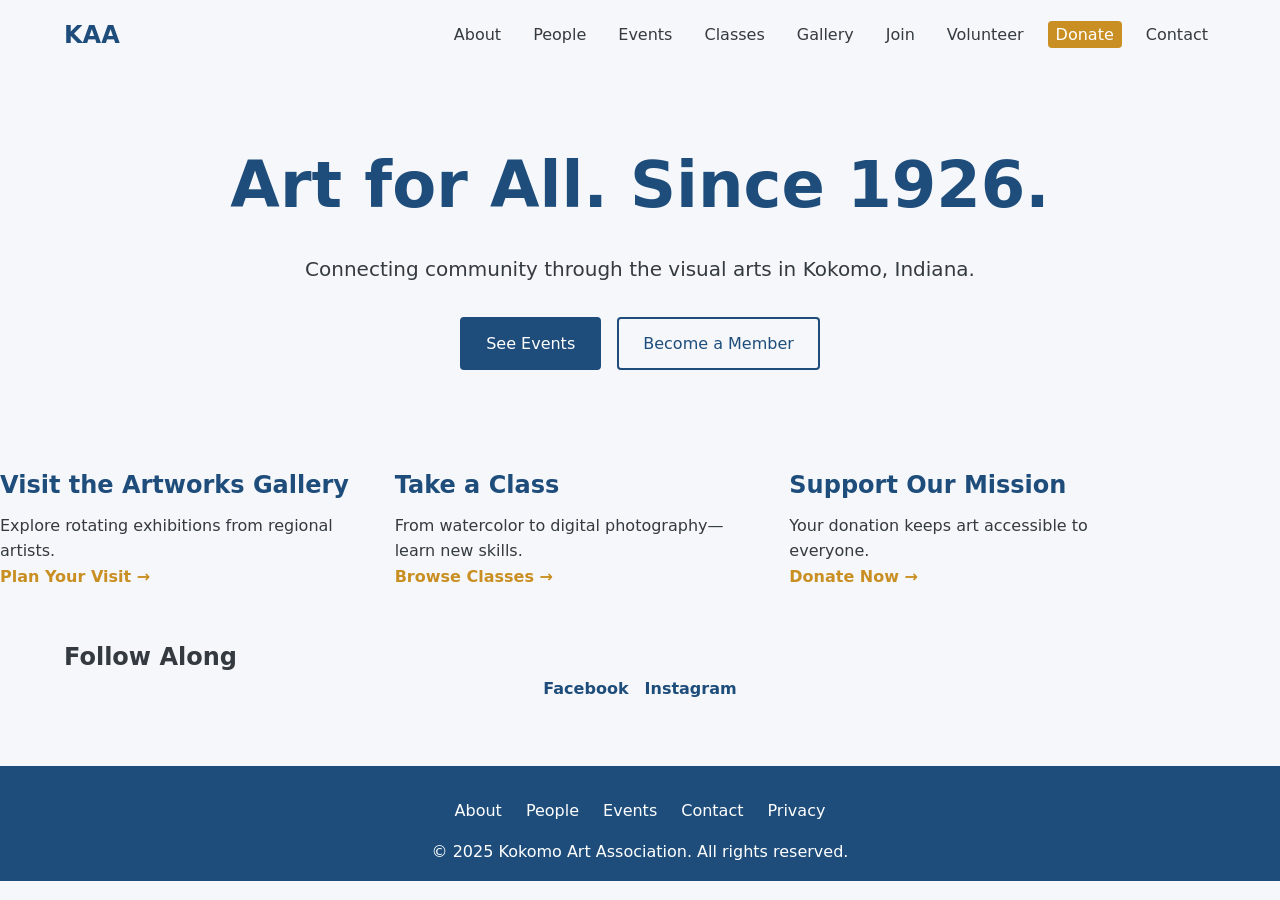
==== index.html @ 0b9822ae "Add files via upload" ====
<!DOCTYPE html>
<html lang="en">
<head>
  <meta charset="utf-8" />
  <meta name="viewport" content="width=device-width, initial-scale=1" />
  <title>Kokomo Art Association</title>
  <link rel="stylesheet" href="style.css" />
</head>
<body>
  <header>
    <nav class="navbar container">
      <a class="logo" href="/">KAA</a>
      <button class="toggle" aria-label="Toggle navigation">☰</button>
      <ul class="nav-links">
        <li><a href="/about">About</a></li>
        <li><a href="/people">People</a></li>
        <li><a href="/events">Events</a></li>
        <li><a href="/classes">Classes</a></li>
        <li><a href="/artworks-gallery">Gallery</a></li>
        <li><a href="/membership">Join</a></li>
        <li><a href="/volunteer">Volunteer</a></li>
        <li><a class="btn-donate" href="https://kokomoartassociation.networkforgood.com/projects/218762-donate-to-the-kokomo-art-association-llc" target="_blank" rel="noopener">Donate</a></li>
        <li><a href="/contact-us">Contact</a></li>
      </ul>
    </nav>
  </header>

  <main id="content">
    <section class="hero container">
      <h1>Art for All. Since 1926.</h1>
      <p class="lead">Connecting community through the visual arts in Kokomo, Indiana.</p>
      <div class="actions">
        <a class="cta primary" href="/events">See Events</a>
        <a class="cta" href="/membership">Become a Member</a>
      </div>
    </section>

    <section class="highlights container">
      <article class="highlight">
        <h2>Visit the Artworks Gallery</h2>
        <p>Explore rotating exhibitions from regional artists.</p>
        <a href="/artworks-gallery" class="link-arrow">Plan Your Visit →</a>
      </article>
      <article class="highlight">
        <h2>Take a Class</h2>
        <p>From watercolor to digital photography—learn new skills.</p>
        <a href="/classes" class="link-arrow">Browse Classes →</a>
      </article>
      <article class="highlight">
        <h2>Support Our Mission</h2>
        <p>Your donation keeps art accessible to everyone.</p>
        <a href="https://kokomoartassociation.networkforgood.com/projects/218762-donate-to-the-kokomo-art-association-llc" target="_blank" rel="noopener" class="link-arrow">Donate Now →</a>
      </article>
    </section>

    <section class="social container">
      <h2>Follow Along</h2>
      <ul class="social-links">
        <li><a href="https://www.facebook.com/KokomoArtAssociation/" target="_blank" aria-label="Facebook">Facebook</a></li>
        <li><a href="https://www.instagram.com/kokomoartassociation/" target="_blank" aria-label="Instagram">Instagram</a></li>
      </ul>
    </section>
  </main>

  <footer>
    <div class="footer-links container">
      <a href="/about">About</a>
      <a href="/people">People</a>
      <a href="/events">Events</a>
      <a href="/contact-us">Contact</a>
      <a href="/privacy">Privacy</a>
    </div>
    <p class="copyright">© 2025 Kokomo Art Association. All rights reserved.</p>
  </footer>

  <script src="app.js"></script>
</body>
</html>
---- style.css ----
/* Base utility */
:root {
  --brand: #1e4d7b;
  --accent: #c98f22;
  --gray-100: #f5f7fa;
  --gray-800: #343a40;
}
* {
  box-sizing: border-box;
  margin: 0;
  padding: 0;
}
body {
  font-family: system-ui, sans-serif;
  line-height: 1.6;
  color: var(--gray-800);
  background: var(--gray-100);
}
.container {
  width: min(90%, 1200px);
  margin-inline: auto;
}

/* Nav */
.navbar {
  display: flex;
  align-items: center;
  justify-content: space-between;
  padding: 1rem 0;
}
.logo {
  font-size: 1.5rem;
  font-weight: 700;
  color: var(--brand);
  text-decoration: none;
}
.toggle {
  display: none;
  font-size: 1.5rem;
  background: none;
  border: none;
}
.nav-links {
  list-style: none;
  display: flex;
  gap: 1rem;
}
.nav-links a {
  text-decoration: none;
  color: var(--gray-800);
  padding: 0.25rem 0.5rem;
  border-radius: 4px;
  transition: background 0.2s;
}
.nav-links a:hover {
  background: var(--brand);
  color: #fff;
}
.btn-donate {
  background: var(--accent);
  color: #fff !important;
  border-radius: 4px;
}

/* Hero */
.hero {
  text-align: center;
  padding: 4rem 0 3rem;
}
.hero h1 {
  font-size: clamp(2.25rem, 6vw, 4rem);
  margin-bottom: 1rem;
  color: var(--brand);
}
.lead {
  font-size: 1.25rem;
  margin-bottom: 2rem;
}
.actions {
  display: flex;
  justify-content: center;
  gap: 1rem;
}
.cta {
  padding: 0.75rem 1.5rem;
  border: 2px solid var(--brand);
  background: transparent;
  color: var(--brand);
  text-decoration: none;
  border-radius: 4px;
  transition: background 0.2s, color 0.2s;
}
.cta:hover {
  background: var(--brand);
  color: #fff;
}
.cta.primary {
  background: var(--brand);
  color: #fff;
}

/* Highlights */
.highlights {
  display: grid;
  grid-template-columns: repeat(auto-fit, minmax(280px, 1fr));
  gap: 2rem;
  margin: 3rem 0;
}
.highlight h2 {
  margin-bottom: 0.5rem;
  color: var(--brand);
}
.link-arrow {
  color: var(--accent);
  font-weight: 600;
  text-decoration: none;
}

/* Social */
.social-links {
  list-style: none;
  display: flex;
  gap: 1rem;
  justify-content: center;
}
.social-links a {
  text-decoration: none;
  color: var(--brand);
  font-weight: 600;
}

/* Footer */
footer {
  background: var(--brand);
  color: #fff;
  padding: 2rem 0 1rem;
  text-align: center;
  margin-top: 4rem;
}
.footer-links {
  display: flex;
  justify-content: center;
  gap: 1.5rem;
  margin-bottom: 1rem;
}
.footer-links a {
  color: #fff;
  text-decoration: none;
}

/* Responsive nav */
@media (max-width: 768px) {
  .toggle {
    display: block;
    color: var(--brand);
  }
  .nav-links {
    position: absolute;
    top: 100%;
    right: 0;
    background: #fff;
    flex-direction: column;
    gap: 0;
    width: 200px;
    box-shadow: 0 2px 4px rgba(0, 0, 0, 0.1);
    display: none;
  }
  .nav-links.show {
    display: flex;
  }
  .nav-links li {
    border-bottom: 1px solid var(--gray-100);
  }
  .nav-links a {
    padding: 1rem;
    display: block;
  }
}
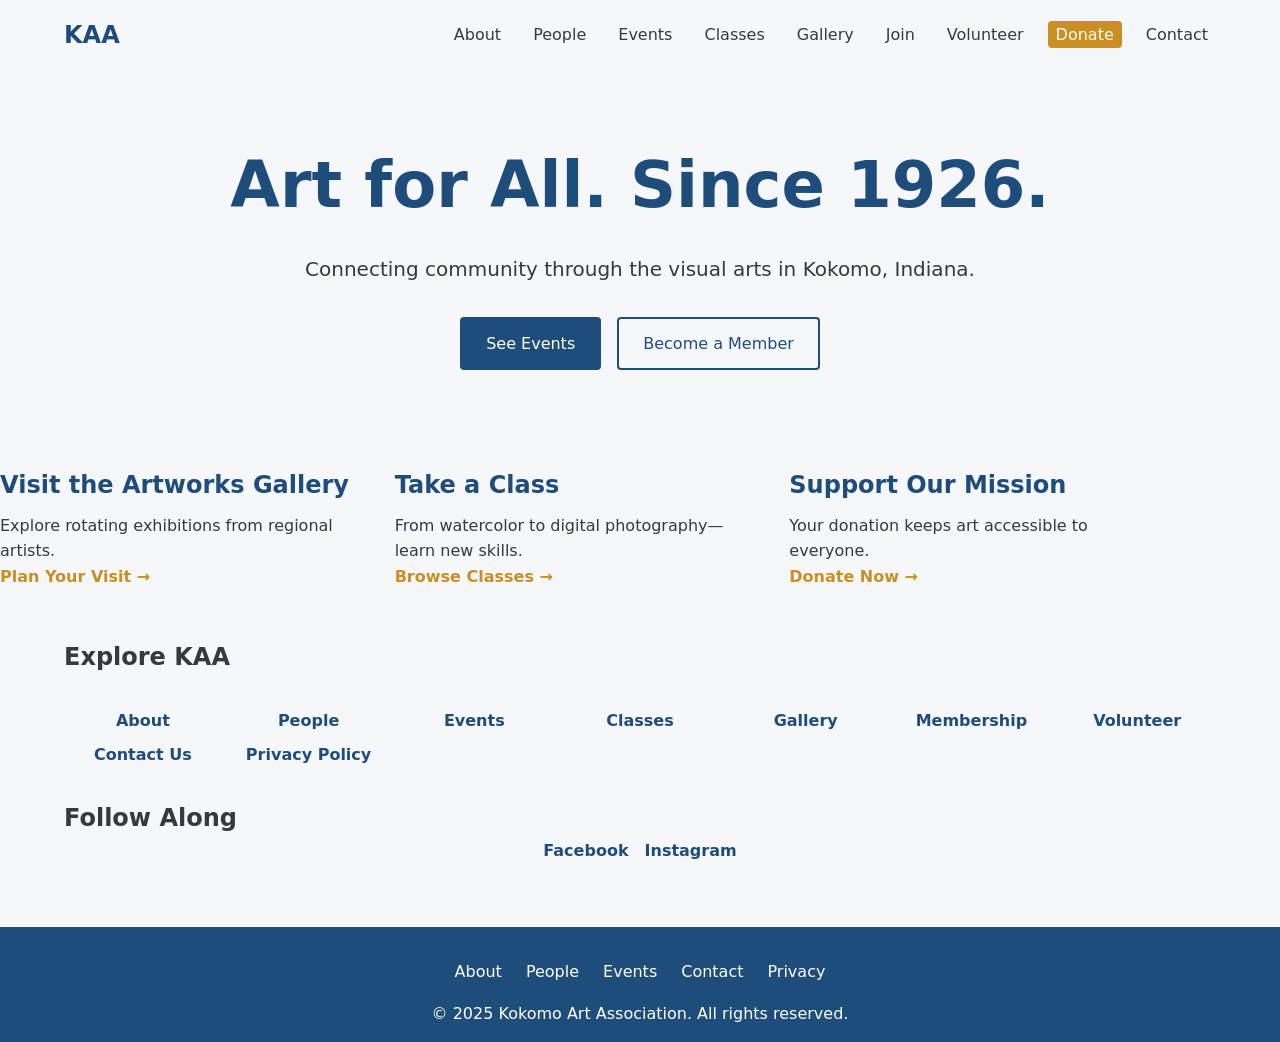
==== commit a3e6cd97: "Link internal pages and add quick links" ====
--- a/index.html
+++ b/index.html
@@ -9,18 +9,18 @@
 <body>
   <header>
     <nav class="navbar container">
-      <a class="logo" href="/">KAA</a>
+      <a class="logo" href="index.html">KAA</a>
       <button class="toggle" aria-label="Toggle navigation">☰</button>
       <ul class="nav-links">
-        <li><a href="/about">About</a></li>
-        <li><a href="/people">People</a></li>
-        <li><a href="/events">Events</a></li>
-        <li><a href="/classes">Classes</a></li>
-        <li><a href="/artworks-gallery">Gallery</a></li>
-        <li><a href="/membership">Join</a></li>
-        <li><a href="/volunteer">Volunteer</a></li>
+        <li><a href="about.html">About</a></li>
+        <li><a href="people.html">People</a></li>
+        <li><a href="events.html">Events</a></li>
+        <li><a href="classes.html">Classes</a></li>
+        <li><a href="artworks_gallery.html">Gallery</a></li>
+        <li><a href="membership.html">Join</a></li>
+        <li><a href="volunteer.html">Volunteer</a></li>
         <li><a class="btn-donate" href="https://kokomoartassociation.networkforgood.com/projects/218762-donate-to-the-kokomo-art-association-llc" target="_blank" rel="noopener">Donate</a></li>
-        <li><a href="/contact-us">Contact</a></li>
+        <li><a href="contact_us.html">Contact</a></li>
       </ul>
     </nav>
   </header>
@@ -30,8 +30,8 @@
       <h1>Art for All. Since 1926.</h1>
       <p class="lead">Connecting community through the visual arts in Kokomo, Indiana.</p>
       <div class="actions">
-        <a class="cta primary" href="/events">See Events</a>
-        <a class="cta" href="/membership">Become a Member</a>
+        <a class="cta primary" href="events.html">See Events</a>
+        <a class="cta" href="membership.html">Become a Member</a>
       </div>
     </section>
 
@@ -39,12 +39,12 @@
       <article class="highlight">
         <h2>Visit the Artworks Gallery</h2>
         <p>Explore rotating exhibitions from regional artists.</p>
-        <a href="/artworks-gallery" class="link-arrow">Plan Your Visit →</a>
+        <a href="artworks_gallery.html" class="link-arrow">Plan Your Visit →</a>
       </article>
       <article class="highlight">
         <h2>Take a Class</h2>
         <p>From watercolor to digital photography—learn new skills.</p>
-        <a href="/classes" class="link-arrow">Browse Classes →</a>
+        <a href="classes.html" class="link-arrow">Browse Classes →</a>
       </article>
       <article class="highlight">
         <h2>Support Our Mission</h2>
@@ -52,6 +52,22 @@
         <a href="https://kokomoartassociation.networkforgood.com/projects/218762-donate-to-the-kokomo-art-association-llc" target="_blank" rel="noopener" class="link-arrow">Donate Now →</a>
       </article>
     </section>
+
+    <section class="pages container">
+      <h2>Explore KAA</h2>
+      <ul class="page-links">
+        <li><a href="about.html">About</a></li>
+        <li><a href="people.html">People</a></li>
+        <li><a href="events.html">Events</a></li>
+        <li><a href="classes.html">Classes</a></li>
+        <li><a href="artworks_gallery.html">Gallery</a></li>
+        <li><a href="membership.html">Membership</a></li>
+        <li><a href="volunteer.html">Volunteer</a></li>
+        <li><a href="contact_us.html">Contact Us</a></li>
+        <li><a href="privacy.html">Privacy Policy</a></li>
+      </ul>
+    </section>
+
 
     <section class="social container">
       <h2>Follow Along</h2>
@@ -64,11 +80,11 @@
 
   <footer>
     <div class="footer-links container">
-      <a href="/about">About</a>
-      <a href="/people">People</a>
-      <a href="/events">Events</a>
-      <a href="/contact-us">Contact</a>
-      <a href="/privacy">Privacy</a>
+      <a href="about.html">About</a>
+      <a href="people.html">People</a>
+      <a href="events.html">Events</a>
+      <a href="contact_us.html">Contact</a>
+      <a href="privacy.html">Privacy</a>
     </div>
     <p class="copyright">© 2025 Kokomo Art Association. All rights reserved.</p>
   </footer>
--- a/style.css
+++ b/style.css
@@ -175,4 +175,19 @@
     padding: 1rem;
     display: block;
   }
-}+}
+/* Page links section */
+.page-links {
+  list-style: none;
+  display: grid;
+  grid-template-columns: repeat(auto-fit, minmax(140px, 1fr));
+  gap: 0.5rem;
+  margin: 2rem 0;
+  padding: 0;
+  text-align: center;
+}
+.page-links a {
+  text-decoration: none;
+  color: var(--brand);
+  font-weight: 600;
+}
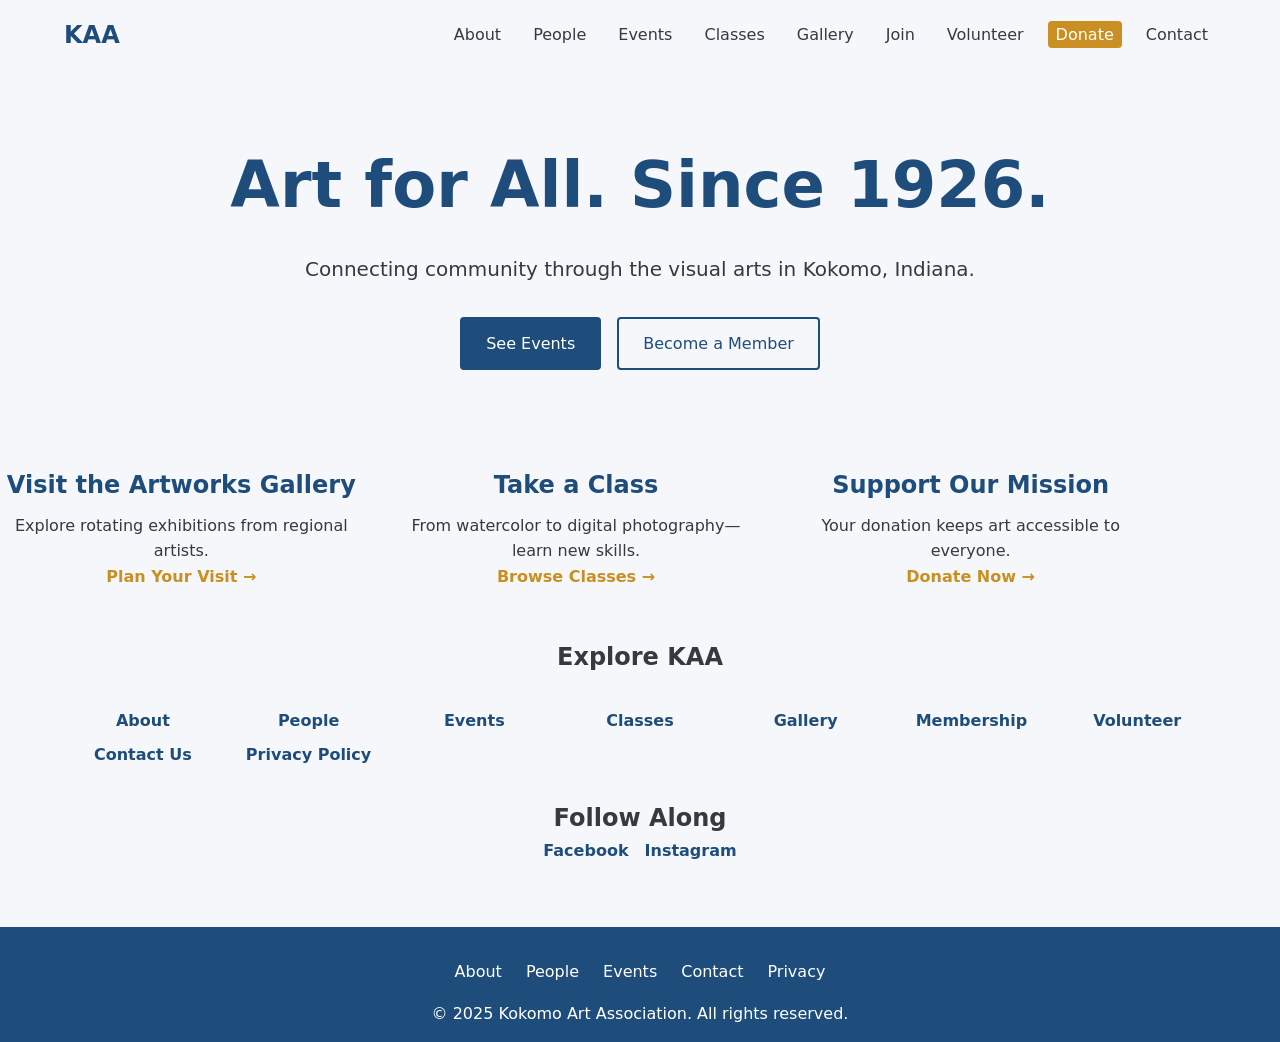
==== commit 92316ae8: "Center homepage text and remove missing portrait links" ====
--- a/index.html
+++ b/index.html
@@ -6,7 +6,7 @@
   <title>Kokomo Art Association</title>
   <link rel="stylesheet" href="style.css" />
 </head>
-<body>
+<body class="home">
   <header>
     <nav class="navbar container">
       <a class="logo" href="index.html">KAA</a>
--- a/style.css
+++ b/style.css
@@ -10,16 +10,19 @@
   margin: 0;
   padding: 0;
 }
-body {
-  font-family: system-ui, sans-serif;
-  line-height: 1.6;
-  color: var(--gray-800);
-  background: var(--gray-100);
-}
-.container {
-  width: min(90%, 1200px);
-  margin-inline: auto;
-}
+body {
+  font-family: system-ui, sans-serif;
+  line-height: 1.6;
+  color: var(--gray-800);
+  background: var(--gray-100);
+}
+.home #content {
+  text-align: center;
+}
+.container {
+  width: min(90%, 1200px);
+  margin-inline: auto;
+}
 
 /* Nav */
 .navbar {
@@ -100,16 +103,19 @@
 }
 
 /* Highlights */
-.highlights {
-  display: grid;
-  grid-template-columns: repeat(auto-fit, minmax(280px, 1fr));
-  gap: 2rem;
-  margin: 3rem 0;
-}
-.highlight h2 {
-  margin-bottom: 0.5rem;
-  color: var(--brand);
-}
+.highlights {
+  display: grid;
+  grid-template-columns: repeat(auto-fit, minmax(280px, 1fr));
+  gap: 2rem;
+  margin: 3rem 0;
+}
+.highlight {
+  text-align: center;
+}
+.highlight h2 {
+  margin-bottom: 0.5rem;
+  color: var(--brand);
+}
 .link-arrow {
   color: var(--accent);
   font-weight: 600;
@@ -191,3 +197,70 @@
   color: var(--brand);
   font-weight: 600;
 }
+
+/* People page */
+.filters {
+  display: flex;
+  flex-wrap: wrap;
+  gap: 0.5rem;
+  margin: 1rem 0;
+}
+.filter-btn {
+  padding: 0.5rem 1rem;
+  border: 1px solid var(--brand);
+  background: transparent;
+  color: var(--brand);
+  border-radius: 4px;
+  cursor: pointer;
+}
+.filter-btn.active,
+.filter-btn:hover {
+  background: var(--brand);
+  color: #fff;
+}
+.people-grid {
+  display: grid;
+  grid-template-columns: repeat(auto-fit, minmax(160px, 1fr));
+  gap: 1rem;
+  margin-bottom: 2rem;
+}
+.person-card {
+  text-align: center;
+  background: #fff;
+  padding: 1rem;
+  border-radius: 4px;
+  box-shadow: 0 2px 4px rgba(0,0,0,0.1);
+}
+.person-card img {
+  width: 100%;
+  height: auto;
+  border-radius: 4px;
+  margin-bottom: 0.5rem;
+}
+
+/* Classes page */
+.class-grid {
+  display: grid;
+  grid-template-columns: repeat(auto-fit, minmax(280px, 1fr));
+  gap: 1rem;
+  margin: 1rem 0 2rem;
+}
+.class-card {
+  background: #fff;
+  padding: 1rem;
+  border-radius: 4px;
+  box-shadow: 0 2px 4px rgba(0,0,0,0.1);
+}
+
+/* Membership table */
+.membership-table {
+  width: 100%;
+  border-collapse: collapse;
+  margin-top: 1rem;
+}
+.membership-table th,
+.membership-table td {
+  padding: 0.5rem 1rem;
+  border-bottom: 1px solid var(--gray-100);
+  text-align: left;
+}
